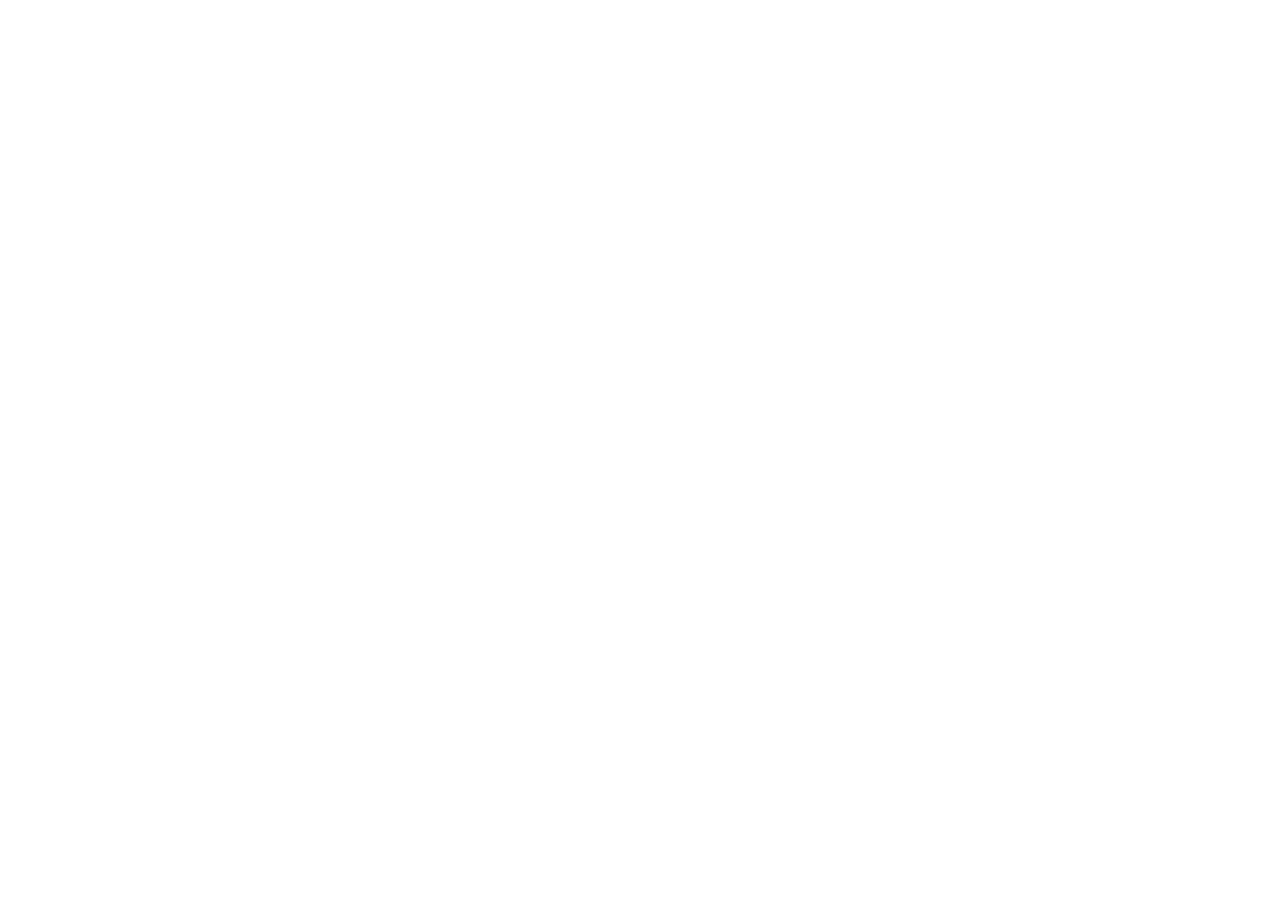
==== frontend/index.html @ b8e70815 "Add .gitkeep to empty folders" ====
<!DOCTYPE html>
<html lang="en">
<head>
    <meta charset="UTF-8">
    <meta name="viewport" content="width=device-width, initial-scale=1.0">
    <title>Document</title>
</head>
<body>
    
</body>
</html>
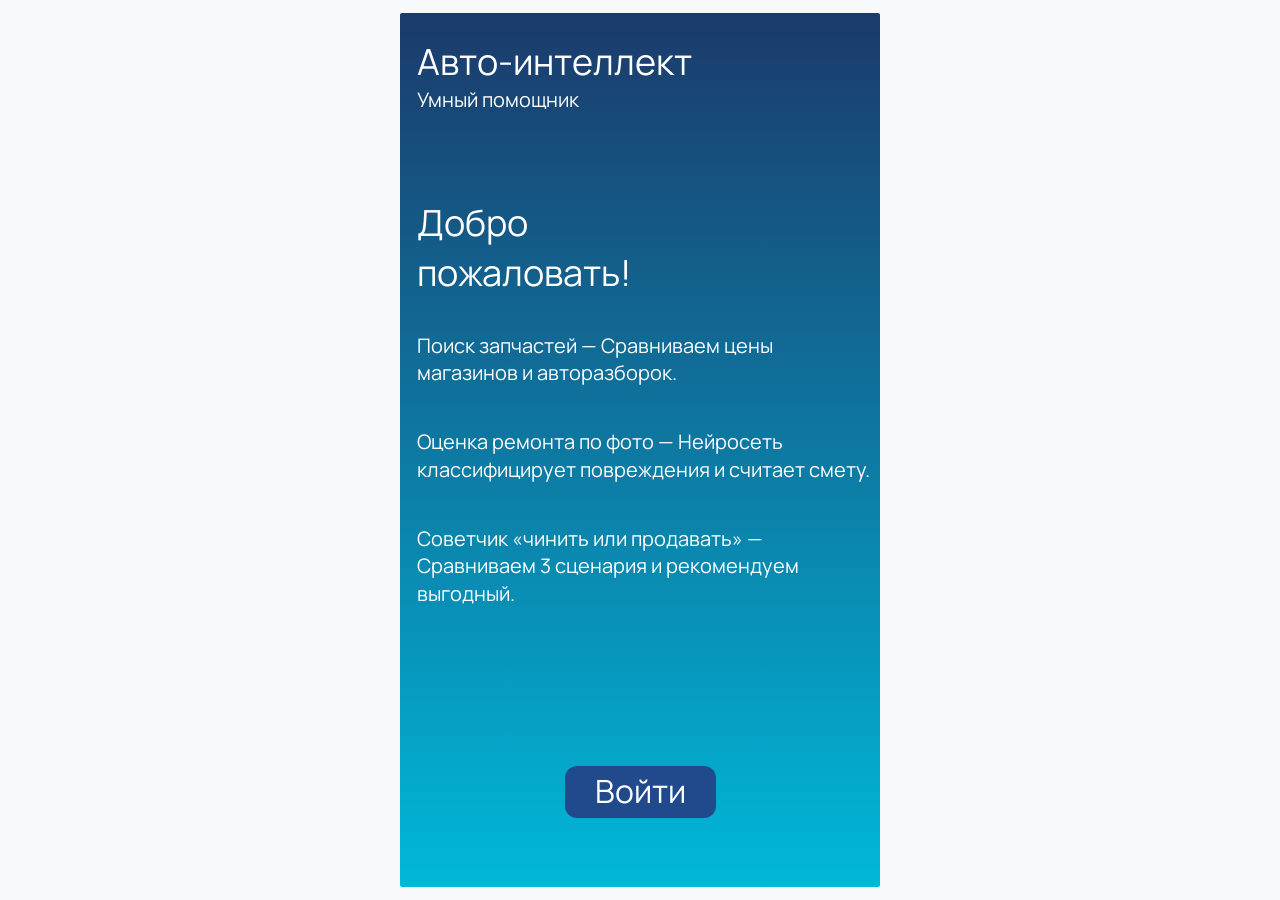
==== commit 8d870a4e: "add mobile layout for all app screens" ====
--- a/frontend/index.html
+++ b/frontend/index.html
@@ -1,11 +1,27 @@
 <!DOCTYPE html>
-<html lang="en">
+<html lang="ru">
 <head>
     <meta charset="UTF-8">
     <meta name="viewport" content="width=device-width, initial-scale=1.0">
-    <title>Document</title>
+    <meta name="theme-color" content="#f7f9fc">
+    <title>Авто-интеллект</title>
+    <link rel="stylesheet" href="css/style.css">
 </head>
 <body>
-    
+    <div class="container welcome">
+        <header class="welcome__header">
+            <p class="welcome__title title">Авто-интеллект</p>
+            <p class="welcome__description">Умный помощник</p>
+        </header>
+        <main class="welcome__content">
+            <h1 class="welcome__message title">Добро<br>пожаловать!</h1>
+            <ul class="welcome__list">
+                <li class="welcome__item">Поиск запчастей — Сравниваем цены магазинов и авторазборок.</li>
+                <li class="welcome__item">Оценка ремонта по фото — Нейросеть классифицирует повреждения и считает смету.</li>
+                <li class="welcome__item">Советчик «чинить или продавать» — Сравниваем 3 сценария и рекомендуем выгодный.</li>
+            </ul>
+            <a class="welcome__btn btn btn--dark btn--large" href="pages/login.html">Войти</a>
+        </main>
+    </div>
 </body>
-</html>+</html>
--- a/frontend/css/style.css
+++ b/frontend/css/style.css
@@ -0,0 +1,957 @@
+*,
+*::before,
+*::after {
+  margin: 0;
+  padding: 0;
+  box-sizing: border-box;
+}
+
+html {
+  -webkit-text-size-adjust: 100%;
+  -moz-text-size-adjust: 100%;
+       text-size-adjust: 100%;
+}
+
+body {
+  min-height: 100dvh;
+  font-family: "Manrope", sans-serif;
+  line-height: 1.366;
+  font-size: clamp(1rem, 5.1282051282vw, 1.25rem);
+  -webkit-font-smoothing: antialiased;
+}
+
+h1, h2, h3, h4, h5, h6 {
+  font: inherit;
+}
+
+img, svg, video {
+  display: block;
+  max-width: 100%;
+}
+
+button, input, textarea, select {
+  font: inherit;
+  color: inherit;
+}
+
+ul, ol {
+  list-style: none;
+}
+
+a {
+  color: inherit;
+  text-decoration: none;
+}
+
+.visually-hidden {
+  position: absolute;
+  width: 1px;
+  height: 1px;
+  margin: -1px;
+  padding: 0;
+  overflow: hidden;
+  clip-path: inset(50%);
+  white-space: nowrap;
+  border: 0;
+}
+
+@font-face {
+  font-family: "Manrope";
+  src: url("../assets/fonts/Manrope-Regular.ttf") format("truetype");
+  font-weight: 400;
+  font-display: swap;
+}
+body {
+  display: flex;
+  flex-direction: column;
+  min-height: 100vh;
+  min-height: 100dvh;
+  padding: 13px 15px;
+  background: #f7f9fc;
+}
+
+.container {
+  flex: 1;
+  width: 100%;
+  max-width: 480px;
+  margin-inline: auto;
+}
+
+.title {
+  font-size: clamp(1.75rem, 9.2307692308vw, 2.25rem);
+}
+.title--large {
+  font-size: clamp(1.875rem, 10.2564102564vw, 2.5rem);
+}
+
+.field {
+  display: flex;
+  flex-direction: column;
+  gap: 11px;
+  gap: clamp(6px, 6px + (100dvh - 650px) * 0.0257731959, 11px);
+}
+.field__label {
+  font-size: clamp(1.5rem, 8.2051282051vw, 2rem);
+}
+.field--compact .field__label {
+  font-size: clamp(1.25rem, 8.4vw - 5.5px, 1.75rem);
+  line-height: 1.6;
+}
+.field--sm {
+  gap: 19px;
+  gap: clamp(10px, 10px + (100dvh - 650px) * 0.0463917526, 19px);
+}
+.field--sm .field__label {
+  font-size: clamp(1.125rem, 6.1538461538vw, 1.5rem);
+}
+.field__input {
+  width: 100%;
+  height: 42px;
+  height: clamp(40px, 40px + (100dvh - 650px) * 0.0103092784, 42px);
+  padding: 0 12px;
+  border: 0;
+  border-radius: 12px;
+  background: #fff;
+  color: #000;
+  font: inherit;
+}
+.field__input::-moz-placeholder {
+  color: #90a5c6;
+  opacity: 1;
+}
+.field__input::placeholder {
+  color: #90a5c6;
+  opacity: 1;
+}
+.field__input--area {
+  height: auto;
+  min-height: 120px;
+  padding-block: 10px;
+  resize: none;
+}
+
+.btn {
+  display: inline-flex;
+  align-items: center;
+  justify-content: center;
+  gap: 0.47em;
+  padding: 12px 32px;
+  border: 0;
+  border-radius: 12px;
+  color: #ffffff;
+  font: inherit;
+  font-size: 24px;
+  cursor: pointer;
+}
+.btn--dark {
+  background: #204a8c;
+}
+.btn--light {
+  background: #b0f3ff;
+  color: #132d58;
+}
+.btn--accent {
+  background: #11cced;
+  color: #204a8c;
+}
+.btn--navy {
+  background: #1b3a6b;
+}
+.btn--wide {
+  width: 100%;
+}
+.btn--small {
+  padding: 6px 16px;
+  font-size: 16px;
+}
+.btn--medium {
+  min-width: 130px;
+  min-height: 50px;
+  padding: 0 8px;
+  font-size: clamp(1.125rem, 6.1538461538vw, 1.5rem);
+}
+.btn--large {
+  padding: 4px 30px;
+  font-size: clamp(1.5rem, 8.2051282051vw, 2rem);
+}
+.btn__icon {
+  flex: none;
+  width: 0.25em;
+  height: 0.4375em;
+}
+
+.app-header {
+  display: flex;
+  align-items: center;
+  gap: 7px;
+}
+.app-header__brand {
+  flex: 1;
+  min-width: 0;
+  display: flex;
+  align-items: center;
+  padding-inline: 12px;
+  border-radius: 4px;
+  background: #1b3a6b;
+  color: #ffffff;
+  font-size: min(2.25rem, calc((100vw - 114px) / 7.7));
+  min-height: 70px;
+  min-height: clamp(54px, 54px + (100dvh - 650px) * 0.0824742268, 70px);
+}
+.app-header__profile {
+  flex: none;
+  width: 49px;
+  height: 49px;
+  color: #031936;
+}
+.app-header__icon {
+  display: block;
+  width: 100%;
+  height: 100%;
+}
+
+.card {
+  display: flex;
+  flex-direction: column;
+  flex: 1;
+  padding-inline: 16px;
+  color: #ffffff;
+  background: linear-gradient(to bottom, #1b3a6b, #00b8d9);
+  padding-top: 11px;
+  padding-top: clamp(8px, 8px + (100dvh - 650px) * 0.0154639175, 11px);
+  padding-bottom: 12px;
+  padding-bottom: clamp(10px, 10px + (100dvh - 650px) * 0.0103092784, 12px);
+}
+.card__title {
+  font-size: clamp(1.25rem, calc((100vw - 66px) / 11.6), 1.75rem);
+}
+.card__text {
+  font-size: clamp(0.9375rem, 4.6153846154vw, 1.125rem);
+  margin-top: 17px;
+  margin-top: clamp(8px, 8px + (100dvh - 650px) * 0.0463917526, 17px);
+}
+.card__actions {
+  display: flex;
+  justify-content: flex-end;
+  margin-top: auto;
+  -moz-column-gap: clamp(12px, 18vw - 46px, 24px);
+       column-gap: clamp(12px, 18vw - 46px, 24px);
+}
+.card__actions--split .card__action {
+  flex: 1;
+  min-width: 0;
+  padding-inline: 4px;
+}
+.card__actions--fit {
+  -moz-column-gap: 12px;
+       column-gap: 12px;
+}
+.card__actions--fit .card__action {
+  min-width: 0;
+  padding-inline: 10px;
+  font-size: min(2rem, calc((100vw - 118px) / 8.6));
+}
+.card__actions--fit .card__action:first-child {
+  flex: 123 1 0;
+}
+.card__actions--fit .card__action:last-child {
+  flex: 190 1 0;
+}
+.card__action {
+  text-align: center;
+  min-height: 50px;
+  padding-block: 0;
+  padding-inline: 16.5px;
+  border-radius: 4px;
+}
+
+.photos {
+  display: grid;
+  grid-template-columns: repeat(3, minmax(0, 1fr));
+  gap: 4px clamp(6px, 3.08vw, 12px);
+  margin-inline: -8px;
+  padding: 7px 8px 6px;
+  border-radius: 12px;
+  background: #1b3a6b;
+}
+.photos__slot {
+  position: relative;
+  aspect-ratio: 1;
+  border-radius: 12px;
+  background: #8da8cb;
+}
+.photos__slot--add, .photos__slot--filled {
+  background: #fff;
+}
+.photos__add {
+  display: flex;
+  align-items: center;
+  justify-content: center;
+  width: 100%;
+  height: 100%;
+  border-radius: inherit;
+  color: #052956;
+  cursor: pointer;
+}
+.photos__camera {
+  width: 54%;
+  height: auto;
+}
+.photos__img {
+  width: 100%;
+  height: 100%;
+  border-radius: inherit;
+  -o-object-fit: cover;
+     object-fit: cover;
+}
+.photos__remove {
+  position: absolute;
+  top: -2px;
+  right: 0;
+  display: grid;
+  place-items: center;
+  width: 24px;
+  height: 24px;
+  padding: 0;
+  border: 0;
+  background: none;
+  color: #b92c2c;
+  cursor: pointer;
+  filter: drop-shadow(0 0 1px #fff) drop-shadow(0 0 2px #fff);
+}
+.visually-hidden:focus-visible + .photos .photos__slot--add {
+  outline: 2px solid #11cced;
+  outline-offset: 2px;
+}
+
+.output {
+  margin-inline: -8px;
+  padding: 10px;
+  border-radius: 12px;
+  background: #fff;
+  color: #000;
+  font-size: clamp(0.9375rem, 4.6153846154vw, 1.125rem);
+}
+.output--line {
+  display: flex;
+  align-items: center;
+  min-height: 42px;
+  min-height: clamp(40px, 40px + (100dvh - 650px) * 0.0103092784, 42px);
+  padding-block: 0;
+}
+.output--value {
+  padding-inline: 7px;
+  border-radius: 4px;
+  color: #1b3a6b;
+  font-size: clamp(1rem, 5.1282051282vw, 1.25rem);
+  min-height: 40px;
+  min-height: clamp(36px, 36px + (100dvh - 650px) * 0.0206185567, 40px);
+}
+.output__hint {
+  color: #90a5c6;
+}
+.output--best {
+  box-shadow: 0 4px 3px -2px #92fd6e;
+}
+.output--mid {
+  box-shadow: 0 4px 3px -2px #fca04a;
+}
+.output--worst {
+  box-shadow: 0 4px 3px -2px #de4445;
+}
+
+.scale {
+  text-align: center;
+  font-size: clamp(1.125rem, 6.1538461538vw, 1.5rem);
+}
+.scale__track {
+  margin-inline: -4px;
+  margin-top: 14px;
+  margin-top: clamp(6px, 6px + (100dvh - 650px) * 0.0412371134, 14px);
+}
+.scale__marker {
+  position: relative;
+  height: 15px;
+  margin-bottom: 10px;
+}
+.scale__arrow {
+  position: absolute;
+  top: 0;
+  left: var(--level, 50%);
+  width: 23px;
+  height: 15px;
+  transform: translateX(-50%);
+}
+.scale__bar {
+  border-radius: 12px;
+  background: linear-gradient(to right, #94ff6d 9%, #ff9d48 51%, #ff4245 93%);
+  height: 43px;
+  height: clamp(32px, 32px + (100dvh - 650px) * 0.0567010309, 43px);
+}
+
+.offer {
+  display: grid;
+  grid-template-columns: minmax(0, 1fr) auto;
+  align-items: start;
+  gap: 6px 12px;
+  padding: 10px 12px;
+  border-radius: 8px;
+  background: #eef3fa;
+  color: #132d58;
+}
+.offer__name {
+  font-size: clamp(0.9375rem, 4.6153846154vw, 1.125rem);
+}
+.offer__price {
+  color: #204a8c;
+  white-space: nowrap;
+  font-size: clamp(1rem, 5.1282051282vw, 1.25rem);
+}
+.offer__info {
+  grid-column: 1/-1;
+  display: flex;
+  flex-wrap: wrap;
+  align-items: center;
+  gap: 4px 10px;
+  color: #5b6f93;
+  font-size: clamp(0.75rem, 3.5897435897vw, 0.875rem);
+}
+.offer__state {
+  padding: 2px 10px;
+  border-radius: 100px;
+  background: #dbe3f0;
+  color: #132d58;
+}
+.offer__state--new {
+  background: #b0f3ff;
+}
+
+.doc {
+  display: flex;
+  flex-direction: column;
+  border-radius: 4px;
+  background: #fff;
+  color: #1b3a6b;
+  height: 181px;
+  height: clamp(150px, 150px + (100dvh - 650px) * 0.1597938144, 181px);
+}
+.doc__preview {
+  flex: 1;
+  min-height: 0;
+  overflow: auto;
+  overscroll-behavior: contain;
+  padding: 8px 6px 0;
+  font-size: clamp(1rem, 5.1282051282vw, 1.25rem);
+}
+.doc__preview img {
+  display: block;
+  width: 100%;
+  height: auto;
+}
+.doc__preview:focus-visible {
+  outline: 2px solid #216cdb;
+  outline-offset: -2px;
+}
+.doc__hint {
+  color: #8d9db5;
+}
+.doc--draft .doc__preview {
+  color: #b15858;
+}
+.doc__actions {
+  display: flex;
+  justify-content: space-between;
+  gap: 12px;
+  padding: 0 6px;
+}
+.doc__action {
+  padding: 10px 0 0;
+  border: 0;
+  background: none;
+  color: #216cdb;
+  font: inherit;
+  font-size: clamp(1rem, 5.1282051282vw, 1.25rem);
+  cursor: pointer;
+}
+.doc__action--delete {
+  color: #bd2d2d;
+}
+.doc__action.is-confirm {
+  text-decoration: underline;
+}
+
+.welcome {
+  display: flex;
+  flex-direction: column;
+  padding-top: 24px;
+  padding-top: clamp(14px, 14px + (100dvh - 650px) * 0.0515463918, 24px);
+  padding-bottom: 69px;
+  padding-bottom: clamp(20px, 20px + (100dvh - 650px) * 0.2525773196, 69px);
+  border-radius: 2px;
+  color: #ffffff;
+  background: linear-gradient(to bottom, #1b3a6b, #00b8d9);
+}
+.welcome__header, .welcome__message, .welcome__list {
+  margin-inline: 17px 10px;
+}
+.welcome__content {
+  display: flex;
+  flex: 1;
+  flex-direction: column;
+}
+.welcome__message {
+  margin-top: 85px;
+  margin-top: clamp(16px, 16px + (100dvh - 650px) * 0.3556701031, 85px);
+}
+.welcome__list {
+  display: flex;
+  flex-direction: column;
+  gap: 42px;
+  gap: clamp(16px, 16px + (100dvh - 650px) * 0.1340206186, 42px);
+  margin-top: 35px;
+  margin-top: clamp(16px, 16px + (100dvh - 650px) * 0.0979381443, 35px);
+  margin-bottom: 75px;
+  margin-bottom: clamp(16px, 16px + (100dvh - 650px) * 0.3041237113, 75px);
+}
+.welcome__btn {
+  align-self: center;
+  margin-top: auto;
+}
+
+.login,
+.registration,
+.confirm,
+.recovery {
+  padding-inline: clamp(1rem, 5vw, 2rem);
+  padding-top: 29px;
+  padding-top: clamp(12px, 12px + (100dvh - 650px) * 0.087628866, 29px);
+}
+.login__header,
+.registration__header,
+.confirm__header,
+.recovery__header {
+  display: flex;
+  align-items: center;
+  padding-inline: 15px;
+  border-radius: 4px;
+  background: #1b3a6b;
+  color: #ffffff;
+  min-height: 70px;
+  min-height: clamp(54px, 54px + (100dvh - 650px) * 0.0824742268, 70px);
+}
+.login__inscription,
+.registration__inscription,
+.confirm__inscription,
+.recovery__inscription {
+  color: #132d58;
+  margin-top: 71px;
+  margin-top: clamp(16px, 16px + (100dvh - 650px) * 0.2835051546, 71px);
+  margin-bottom: 11px;
+  margin-bottom: clamp(8px, 8px + (100dvh - 650px) * 0.0154639175, 11px);
+}
+.login__form,
+.registration__form,
+.confirm__form,
+.recovery__form {
+  display: flex;
+  flex-direction: column;
+  padding-inline: 15px;
+  border-radius: 4px;
+  color: #ffffff;
+  background: linear-gradient(to bottom, #1b3a6b, #00b8d9);
+  gap: 12px;
+  gap: clamp(8px, 8px + (100dvh - 650px) * 0.0206185567, 12px);
+  padding-top: 16px;
+  padding-top: clamp(12px, 12px + (100dvh - 650px) * 0.0206185567, 16px);
+  padding-bottom: 12px;
+  padding-bottom: clamp(10px, 10px + (100dvh - 650px) * 0.0103092784, 12px);
+}
+.login__fields,
+.registration__fields,
+.confirm__fields,
+.recovery__fields {
+  display: flex;
+  flex-direction: column;
+  gap: 20px;
+  gap: clamp(12px, 12px + (100dvh - 650px) * 0.0412371134, 20px);
+}
+
+.login__submit,
+.recovery__submit {
+  align-self: center;
+}
+
+.login__registration,
+.registration__login,
+.confirm__login,
+.recovery__back {
+  display: flex;
+  flex-direction: column;
+  align-items: center;
+  text-align: center;
+  color: #204a8c;
+  gap: 9px;
+  gap: clamp(6px, 6px + (100dvh - 650px) * 0.0154639175, 9px);
+  margin-top: 10px;
+  margin-top: clamp(6px, 6px + (100dvh - 650px) * 0.0206185567, 10px);
+}
+
+.recovery__form,
+.confirm__form {
+  padding-bottom: 21px;
+  padding-bottom: clamp(12px, 12px + (100dvh - 650px) * 0.0463917526, 21px);
+}
+
+.registration__login,
+.confirm__login {
+  color: #1b3a6b;
+}
+
+.login__submit {
+  margin-top: 8px;
+  margin-top: clamp(4px, 4px + (100dvh - 650px) * 0.0206185567, 8px);
+}
+.login__registration-button {
+  width: 100%;
+  max-width: 272px;
+}
+
+.registration__form {
+  padding-bottom: 30px;
+  padding-bottom: clamp(14px, 14px + (100dvh - 650px) * 0.0824742268, 30px);
+}
+.registration__submit {
+  min-height: 34px;
+  margin-inline: 7.5px;
+  margin-top: 9px;
+  margin-top: clamp(5px, 5px + (100dvh - 650px) * 0.0206185567, 9px);
+}
+.registration__login {
+  gap: 14px;
+  gap: clamp(8px, 8px + (100dvh - 650px) * 0.0309278351, 14px);
+  margin-top: 12px;
+  margin-top: clamp(6px, 6px + (100dvh - 650px) * 0.0309278351, 12px);
+}
+
+.confirm__inscription {
+  margin-bottom: 19px;
+  margin-bottom: clamp(12px, 12px + (100dvh - 650px) * 0.0360824742, 19px);
+}
+.confirm__submit {
+  display: flex;
+  width: 100%;
+  max-width: 276px;
+  min-height: 52px;
+  margin-inline: auto;
+  margin-top: 32px;
+  margin-top: clamp(14px, 14px + (100dvh - 650px) * 0.0927835052, 32px);
+}
+.confirm__login {
+  margin-top: 18px;
+  margin-top: clamp(10px, 10px + (100dvh - 650px) * 0.0412371134, 18px);
+}
+
+.recovery__inscription {
+  margin-top: 32px;
+  margin-top: clamp(10px, 10px + (100dvh - 650px) * 0.1134020619, 32px);
+  margin-bottom: 6px;
+  margin-bottom: clamp(4px, 4px + (100dvh - 650px) * 0.0103092784, 6px);
+}
+.recovery__fields {
+  gap: 16px;
+  gap: clamp(10px, 10px + (100dvh - 650px) * 0.0309278351, 16px);
+}
+.recovery__submit {
+  margin-top: 14px;
+  margin-top: clamp(8px, 8px + (100dvh - 650px) * 0.0309278351, 14px);
+}
+.recovery__back {
+  max-width: 12em;
+  margin-inline: auto;
+  margin-top: 11px;
+  margin-top: clamp(6px, 6px + (100dvh - 650px) * 0.0257731959, 11px);
+}
+
+.app {
+  display: flex;
+  flex-direction: column;
+  padding-inline: 2px;
+  padding-top: 28px;
+  padding-top: clamp(12px, 12px + (100dvh - 650px) * 0.0824742268, 28px);
+  gap: 27px;
+  gap: clamp(12px, 12px + (100dvh - 650px) * 0.0773195876, 27px);
+}
+.app__content {
+  display: flex;
+  flex-direction: column;
+  flex: 1;
+}
+
+.car__fields {
+  display: flex;
+  flex-direction: column;
+  gap: 12.5px;
+  gap: clamp(8px, 8px + (100dvh - 650px) * 0.0231958763, 12.5px);
+  margin-top: 42px;
+  margin-top: clamp(16px, 16px + (100dvh - 650px) * 0.1340206186, 42px);
+  margin-bottom: 61px;
+  margin-bottom: clamp(16px, 16px + (100dvh - 650px) * 0.2319587629, 61px);
+}
+.car__row {
+  display: grid;
+  grid-template-columns: repeat(2, minmax(0, 1fr));
+  -moz-column-gap: clamp(12px, 30vw - 71px, 47px);
+       column-gap: clamp(12px, 30vw - 71px, 47px);
+}
+.car__row .field {
+  justify-content: space-between;
+}
+
+.damage__fields {
+  display: flex;
+  flex-direction: column;
+  flex: 1;
+  margin-top: 27px;
+  margin-top: clamp(12px, 12px + (100dvh - 650px) * 0.0773195876, 27px);
+  margin-bottom: 22px;
+  margin-bottom: clamp(10px, 10px + (100dvh - 650px) * 0.0618556701, 22px);
+}
+.damage__text {
+  flex: 1;
+  gap: 10px;
+  gap: clamp(6px, 6px + (100dvh - 650px) * 0.0206185567, 10px);
+}
+.damage__textarea {
+  flex: 1;
+  width: calc(100% + 16px);
+  margin-inline: -8px;
+  padding: 7px 10px;
+  font-size: clamp(0.9375rem, 4.6153846154vw, 1.125rem);
+  min-height: 154px;
+  min-height: clamp(70px, 70px + (100dvh - 650px) * 0.4329896907, 154px);
+}
+
+.result__body {
+  display: flex;
+  flex-direction: column;
+  flex: 1;
+  gap: 20px;
+  gap: clamp(10px, 10px + (100dvh - 650px) * 0.0515463918, 20px);
+  margin-top: 13px;
+  margin-top: clamp(6px, 6px + (100dvh - 650px) * 0.0360824742, 13px);
+  margin-bottom: 60px;
+  margin-bottom: clamp(12px, 12px + (100dvh - 650px) * 0.2474226804, 60px);
+}
+.result__field {
+  gap: 10px;
+  gap: clamp(6px, 6px + (100dvh - 650px) * 0.0206185567, 10px);
+}
+.result__damages {
+  min-height: 93px;
+  min-height: clamp(56px, 56px + (100dvh - 650px) * 0.1907216495, 93px);
+}
+.result__options {
+  min-height: 110px;
+  min-height: clamp(56px, 56px + (100dvh - 650px) * 0.2783505155, 110px);
+}
+.result__total {
+  flex-direction: row;
+  align-items: center;
+  gap: 16px;
+}
+.result__total .output {
+  flex: 1;
+  min-width: 0;
+}
+.result__body--tight {
+  gap: 14px;
+  gap: clamp(8px, 8px + (100dvh - 650px) * 0.0309278351, 14px);
+}
+.result__body--tight .result__field {
+  gap: 13px;
+  gap: clamp(6px, 6px + (100dvh - 650px) * 0.0360824742, 13px);
+}
+.result__body--tight .field__label {
+  margin-left: -3px;
+}
+.result__value {
+  margin-inline: 1px 8px;
+  min-height: 39px;
+  min-height: clamp(36px, 36px + (100dvh - 650px) * 0.0154639175, 39px);
+}
+
+.search {
+  padding-bottom: 7px;
+}
+.search__body {
+  display: flex;
+  flex-direction: column;
+  flex: 1;
+  gap: 12px;
+  gap: clamp(6px, 6px + (100dvh - 650px) * 0.0309278351, 12px);
+  margin-top: 13px;
+  margin-top: clamp(6px, 6px + (100dvh - 650px) * 0.0360824742, 13px);
+  margin-bottom: 12px;
+  margin-bottom: clamp(8px, 8px + (100dvh - 650px) * 0.0206185567, 12px);
+}
+.search__list {
+  display: flex;
+  flex-direction: column;
+  flex: 1 1 0;
+  min-height: 150px;
+  overflow-y: auto;
+  overscroll-behavior: contain;
+  padding: 8px 9px;
+  gap: 8px;
+}
+
+.advice__subtitle {
+  font-size: clamp(1rem, 5.1282051282vw, 1.25rem);
+}
+.advice__body {
+  display: flex;
+  flex-direction: column;
+  flex: 1;
+  gap: 10px;
+  gap: clamp(6px, 6px + (100dvh - 650px) * 0.0206185567, 10px);
+  margin-top: 9px;
+  margin-top: clamp(4px, 4px + (100dvh - 650px) * 0.0257731959, 9px);
+  margin-bottom: 18px;
+  margin-bottom: clamp(8px, 8px + (100dvh - 650px) * 0.0515463918, 18px);
+}
+.advice__body .field__label {
+  margin-inline: -3px -8px;
+  font-size: min(1.5rem, calc((100vw - 55px) / 14.2));
+}
+.advice__value {
+  margin-inline: -2px 5px;
+}
+.advice__field--grow {
+  flex: 1;
+}
+.advice__text {
+  flex: 1 1 0;
+  min-height: 70px;
+  overflow-y: auto;
+  margin-inline: -2px 5px;
+  padding: 6px 7px;
+  color: #1b3a6b;
+  font-size: clamp(1rem, 5.1282051282vw, 1.25rem);
+}
+.advice__text .output__hint {
+  font-size: 0.8em;
+}
+.advice__accent {
+  color: #4cc720;
+}
+.advice__pdf {
+  display: flex;
+  margin-inline: -2px 5px;
+  padding-block: 0;
+  color: #1f56ae;
+  margin-top: 5px;
+  margin-top: clamp(2px, 2px + (100dvh - 650px) * 0.0154639175, 5px);
+  min-height: 40px;
+  min-height: clamp(36px, 36px + (100dvh - 650px) * 0.0206185567, 40px);
+  font-size: clamp(1.0625rem, 5.641025641vw, 1.375rem);
+}
+.advice__text, .advice__pdf {
+  border-radius: 4px;
+}
+
+.cabinet {
+  padding-inline: 17px 22px;
+  border-radius: 2px;
+  padding-top: 25px;
+  padding-top: clamp(12px, 12px + (100dvh - 650px) * 0.0670103093, 25px);
+  padding-bottom: 30px;
+  padding-bottom: clamp(16px, 16px + (100dvh - 650px) * 0.0721649485, 30px);
+}
+.cabinet__brand {
+  font-size: min(2.25rem, calc((100vw - 70px) / 7.7));
+}
+.cabinet__subtitle {
+  font-size: clamp(0.9375rem, 4.6153846154vw, 1.125rem);
+}
+.cabinet__title, .cabinet__heading {
+  font-size: clamp(1.5rem, 8.2051282051vw, 2rem);
+}
+.cabinet__title {
+  margin-top: 24px;
+  margin-top: clamp(10px, 10px + (100dvh - 650px) * 0.0721649485, 24px);
+}
+.cabinet__field {
+  margin-top: 14px;
+  margin-top: clamp(8px, 8px + (100dvh - 650px) * 0.0309278351, 14px);
+  gap: 16px;
+  gap: clamp(8px, 8px + (100dvh - 650px) * 0.0412371134, 16px);
+}
+.cabinet__value {
+  margin-inline: -2px 3px;
+  font-size: clamp(1.0625rem, 5.641025641vw, 1.375rem);
+}
+.cabinet__heading {
+  margin-top: 30px;
+  margin-top: clamp(16px, 16px + (100dvh - 650px) * 0.0721649485, 30px);
+  margin-bottom: 25px;
+  margin-bottom: clamp(12px, 12px + (100dvh - 650px) * 0.0670103093, 25px);
+}
+.cabinet__logout {
+  align-self: center;
+  display: flex;
+  align-items: center;
+  margin-top: auto;
+  padding: 0 23px;
+  border-radius: 10px;
+  background: #204a8c;
+  color: #ffffff;
+  text-align: center;
+  font-size: clamp(0.9375rem, 4.6153846154vw, 1.125rem);
+  min-height: 34px;
+  position: relative;
+}
+.cabinet__logout::before {
+  content: "";
+  position: absolute;
+  inset: -5px 0;
+}
+
+.saved {
+  display: flex;
+  flex-direction: column;
+  gap: 21px;
+  min-height: 500px;
+  margin-inline: -2px 3px;
+  padding: 16px 13.5px;
+  border-radius: 4px;
+  background: linear-gradient(to bottom, #b0f3ff, #50e3fd);
+  margin-bottom: 40px;
+  margin-bottom: clamp(20px, 20px + (100dvh - 650px) * 0.1030927835, 40px);
+}
+.saved__list {
+  display: flex;
+  flex-direction: column;
+  gap: 17px;
+}
+.saved__empty {
+  padding: 8px 0;
+  color: #132d58;
+  font-size: clamp(0.9375rem, 4.6153846154vw, 1.125rem);
+}
+.saved__new {
+  align-self: flex-start;
+  display: flex;
+  align-items: center;
+  gap: 23px;
+  padding: 0 12px 0 7px;
+  border-radius: 4px;
+  background: #fff;
+  color: #1250b1;
+  font-size: clamp(1.125rem, 6.1538461538vw, 1.5rem);
+  min-height: 40px;
+}
+.saved__plus {
+  flex: none;
+  width: 0.92em;
+  height: 0.92em;
+}/*# sourceMappingURL=style.css.map */
